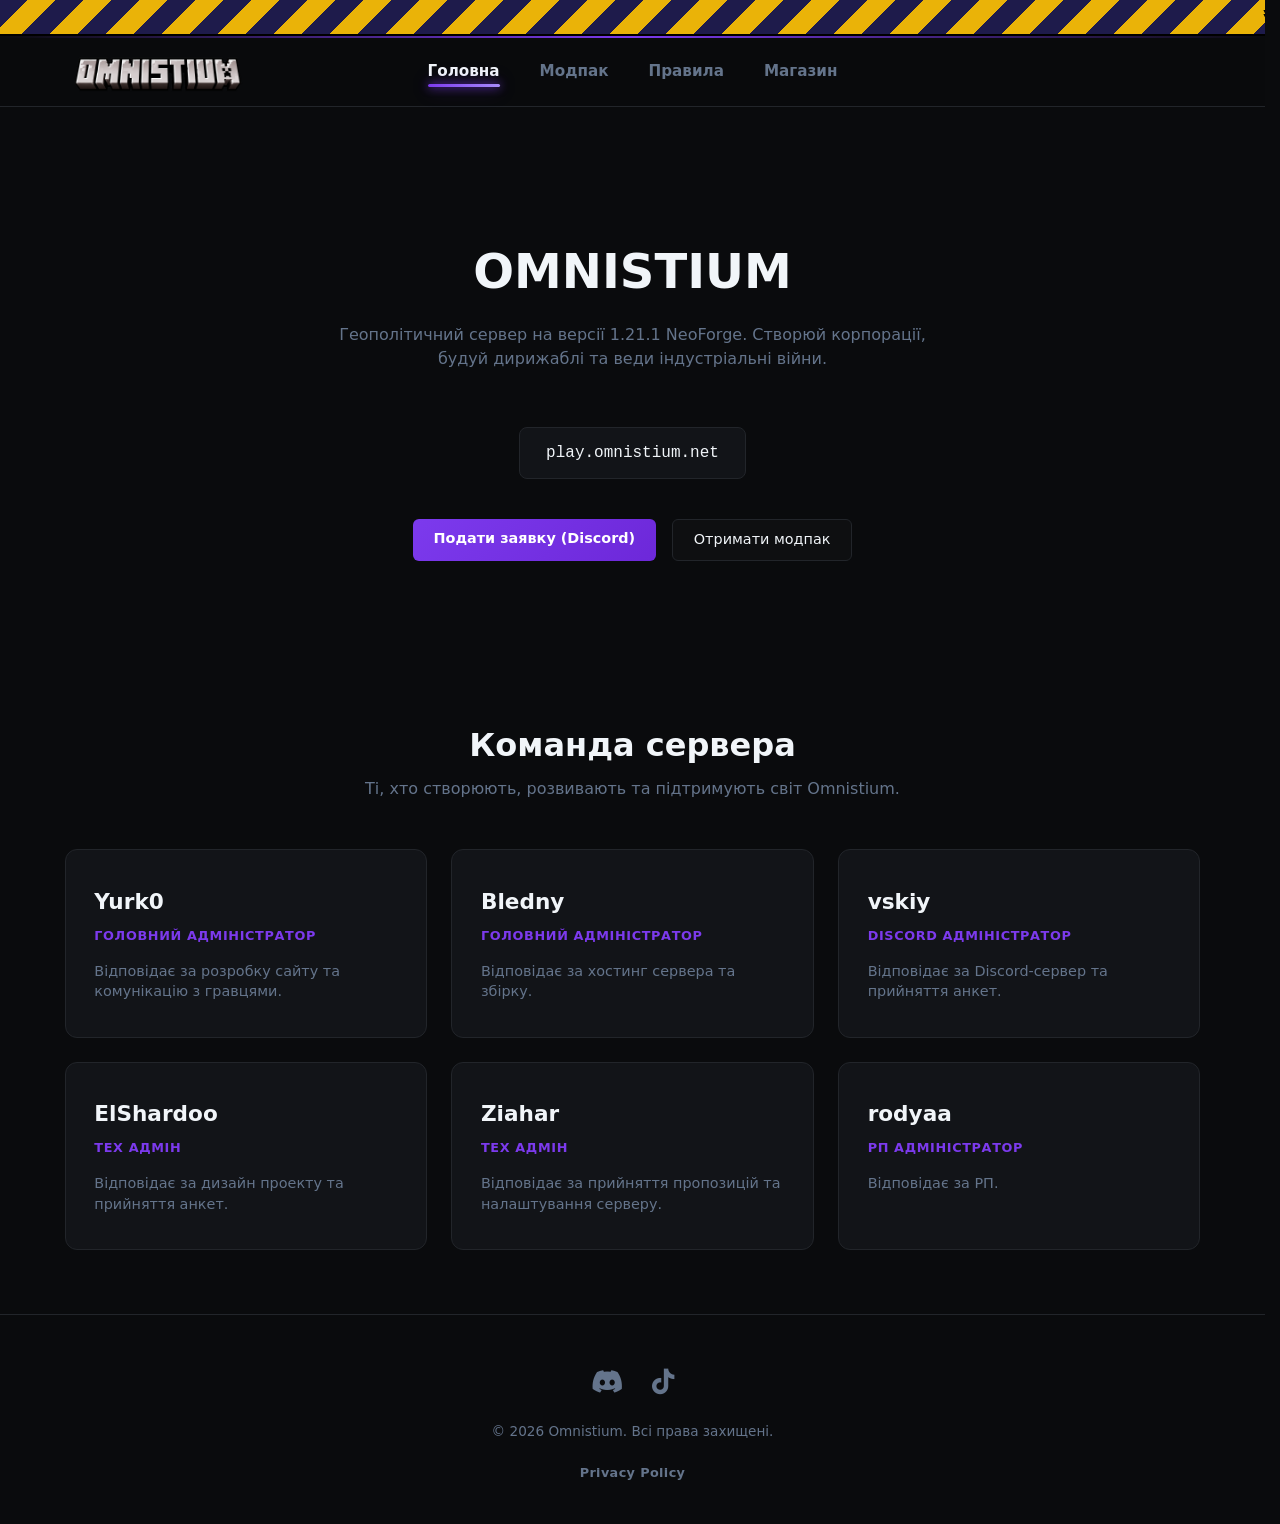
==== index.html @ a7cc4862 "Update index.html" ====
<!DOCTYPE html>
<html lang="uk">
<head>
    <meta charset="UTF-8">
    <meta name="viewport" content="width=device-width, initial-scale=1.0">
    <title>Omnistium — Головна</title>
    <link rel="icon" type="image/png" href="logo_s.png">
    <link rel="stylesheet" href="style.css">
    <link rel="stylesheet" href="https://cdnjs.cloudflare.com/ajax/libs/font-awesome/6.5.1/css/all.min.css">
</head>
<body>
    <div class="dev-banner">
        <div class="dev-banner-text">
            УВАГА: Сайт перебуває в розробці — деякі функції можуть не працювати належним чином! &nbsp;&nbsp;&nbsp;&nbsp;&nbsp;&nbsp;&nbsp;&nbsp; 
            УВАГА: Сайт перебуває в розробці — деякі функції можуть не працювати належним чином! &nbsp;&nbsp;&nbsp;&nbsp;&nbsp;&nbsp;&nbsp;&nbsp; 
            УВАГА: Сайт перебуває в розробці — деякі функції можуть не працювати належним чином! &nbsp;&nbsp;&nbsp;&nbsp;&nbsp;&nbsp;&nbsp;&nbsp;
            УВАГА: Сайт перебуває в розробці — деякі функції можуть не працювати належним чином!
        </div>
    </div>

    <header>
        <nav>
            <div class="logo">
                <a href="index.html">
                    <img src="logo_b.png" alt="Omnistium" class="logo-big">
                    <img src="logo_s.png" alt="Omnistium" class="logo-small">
                </a>
            </div>
            
            <button class="menu-toggle" id="mobile-menu-btn">☰</button>
            
            <ul class="nav-links" id="nav-menu">
                <li><a href="index.html">Головна</a></li>
                <li><a href="modpack.html">Модпак</a></li>
                <li><a href="rules.html">Правила</a></li>
                <li><a href="shop.html">Магазин</a></li>
            </ul>
        </nav>
    </header>

    <main class="container">
        <section style="text-align: center; padding: 4rem 0;">
            <h1 style="font-size: 3rem; margin-bottom: 1rem;">OMNISTIUM</h1>
            <p style="color: var(--text-muted); max-width: 600px; margin: 0 auto 2rem;">Геополітичний сервер на версії 1.21.1 NeoForge. Створюй корпорації, будуй дирижаблі та веди індустріальні війни.</p>
            
            <div class="ip-box" onclick="copyIP()">
                <span id="server-ip">play.omnistium.net</span>
            </div>
            
            <div style="margin-top: 2.5rem; display: flex; gap: 1rem; justify-content: center;">
                <a href="https://discord.gg/4vzDgWzAT" class="btn btn-primary" target="_blank">Подати заявку (Discord)</a>
                <a href="modpack.html" class="btn">Отримати модпак</a>
            </div>
        </section>

        <section style="margin-top: 6rem;">
            <h2 style="text-align: center; font-size: 2rem; margin-bottom: 0.5rem;">Команда сервера</h2>
            <p style="text-align: center; color: var(--text-muted); margin-bottom: 3rem;">Ті, хто створюють, розвивають та підтримують світ Omnistium.</p>
            
            <div class="grid" style="grid-template-columns: repeat(auto-fit, minmax(280px, 1fr)); gap: 1.5rem;">
                <div class="card" style="padding: 2.2rem 1.8rem; display: flex; flex-direction: column; gap: 0.5rem;">
                    <h3 style="font-size: 1.35rem; color: var(--text-main); margin: 0;">Yurk0</h3>
                    <div style="font-size: 0.8rem; text-transform: uppercase; letter-spacing: 0.05em; color: var(--purple-accent); font-weight: 700; margin-bottom: 0.5rem;">Головний адміністратор</div>
                    <p style="color: var(--text-muted); font-size: 0.9rem; margin: 0; line-height: 1.4;">Відповідає за розробку сайту та комунікацію з гравцями.</p>
                </div>

                <div class="card" style="padding: 2.2rem 1.8rem; display: flex; flex-direction: column; gap: 0.5rem;">
                    <h3 style="font-size: 1.35rem; color: var(--text-main); margin: 0;">Bledny</h3>
                    <div style="font-size: 0.8rem; text-transform: uppercase; letter-spacing: 0.05em; color: var(--purple-accent); font-weight: 700; margin-bottom: 0.5rem;">Головний адміністратор</div>
                    <p style="color: var(--text-muted); font-size: 0.9rem; margin: 0; line-height: 1.4;">Відповідає за хостинг сервера та збірку.</p>
                </div>

                <div class="card" style="padding: 2.2rem 1.8rem; display: flex; flex-direction: column; gap: 0.5rem;">
                    <h3 style="font-size: 1.35rem; color: var(--text-main); margin: 0;">vskiy</h3>
                    <div style="font-size: 0.8rem; text-transform: uppercase; letter-spacing: 0.05em; color: var(--purple-accent); font-weight: 700; margin-bottom: 0.5rem;">Discord адміністратор</div>
                    <p style="color: var(--text-muted); font-size: 0.9rem; margin: 0; line-height: 1.4;">Відповідає за Discord-сервер та прийняття анкет.</p>
                </div>

                <div class="card" style="padding: 2.2rem 1.8rem; display: flex; flex-direction: column; gap: 0.5rem;">
                    <h3 style="font-size: 1.35rem; color: var(--text-main); margin: 0;">ElShardoo</h3>
                    <div style="font-size: 0.8rem; text-transform: uppercase; letter-spacing: 0.05em; color: var(--purple-accent); font-weight: 700; margin-bottom: 0.5rem;">Тех Адмін</div>
                    <p style="color: var(--text-muted); font-size: 0.9rem; margin: 0; line-height: 1.4;">Відповідає за дизайн проекту та прийняття анкет.</p>
                </div>

                <div class="card" style="padding: 2.2rem 1.8rem; display: flex; flex-direction: column; gap: 0.5rem;">
                    <h3 style="font-size: 1.35rem; color: var(--text-main); margin: 0;">Ziahar</h3>
                    <div style="font-size: 0.8rem; text-transform: uppercase; letter-spacing: 0.05em; color: var(--purple-accent); font-weight: 700; margin-bottom: 0.5rem;">Тех Адмін</div>
                    <p style="color: var(--text-muted); font-size: 0.9rem; margin: 0; line-height: 1.4;">Відповідає за прийняття пропозицій та налаштування серверу.</p>
                </div>

                <div class="card" style="padding: 2.2rem 1.8rem; display: flex; flex-direction: column; gap: 0.5rem;">
                    <h3 style="font-size: 1.35rem; color: var(--text-main); margin: 0;">rodyaa</h3>
                    <div style="font-size: 0.8rem; text-transform: uppercase; letter-spacing: 0.05em; color: var(--purple-accent); font-weight: 700; margin-bottom: 0.5rem;">РП Адміністратор</div>
                    <p style="color: var(--text-muted); font-size: 0.9rem; margin: 0; line-height: 1.4;">Відповідає за РП.</p>
                </div>
            </div>
        </section>
    </main>

    <footer>
        <div class="footer-socials">
            <a href="https://discord.gg/4vzDgWzAT" target="_blank" title="Наш Discord"><i class="fab fa-discord"></i></a>
            <a href="https://www.tiktok.com/@omnist1um" target="_blank" title="Наш TikTok"><i class="fab fa-tiktok"></i></a>
        </div>
        <p>&copy; <span id="current-year">2026</span> Omnistium. Всі права захищені.</p>
        <div class="footer-links">
            <a href="privacy-policy.html">Privacy Policy</a>
        </div>
    </footer>
    <script src="main.js"></script>
</body>
</html>
---- style.css ----
:root {
    --bg-main: #0a0b0d;        
    --bg-card: #121418;        
    --border-color: #22252a;    
    --text-main: #f1f5f9;       
    --text-muted: #64748b;     
    --accent: #ffffff;         
    --purple-accent: #7c3aed;  
    --purple-glow: rgba(124, 58, 237, 0.15);
}

* {
    margin: 0;
    padding: 0;
    box-sizing: border-box;
}

html {
    transition: filter 0.6s cubic-bezier(0.16, 1, 0.3, 1);
    scrollbar-gutter: stable;
}

html.system-overload {
    filter: invert(1) hue-rotate(180deg) contrast(1.2) !important;
}

body {
    background-color: var(--bg-main);
    color: var(--text-main);
    font-family: system-ui, -apple-system, sans-serif;
    line-height: 1.5;
    display: flex;
    flex-direction: column;
    min-height: 100vh;
    overflow-x: hidden;
}

@keyframes fadeInUp {
    from { opacity: 0; transform: translateY(20px); }
    to { opacity: 1; transform: translateY(0); }
}

.container, .rules-layout {
    animation: fadeInUp 0.6s cubic-bezier(0.16, 1, 0.3, 1) forwards;
}

/* АНІМОВАНА ЖОВТО-ЧОРНА СТРІЧКА РОЗРОБКИ */
.dev-banner {
    background: repeating-linear-gradient(
        -45deg,
        #eab308,
        #eab308 20px,
        #1e1b4b 20px,
        #1e1b4b 40px
    );
    background-size: 56px 56px;
    animation: devStripes 2s linear infinite;
    height: 36px;
    display: flex;
    align-items: center;
    overflow: hidden;
    position: relative;
    border-bottom: 2px solid #000;
    z-index: 101;
}

.dev-banner-text {
    white-space: nowrap;
    font-weight: 800;
    text-transform: uppercase;
    font-size: 0.85rem;
    letter-spacing: 0.05em;
    color: #ffffff;
    text-shadow: 2px 2px 0px #000000, -2px -2px 0px #000000, 2px -2px 0px #000000, -2px 2px 0px #000000;
    animation: devMarquee 25s linear infinite;
    padding-left: 100%;
}

@keyframes devStripes {
    from { background-position: 0 0; }
    to { background-position: 56px 0; }
}

@keyframes devMarquee {
    0% { transform: translate3d(0, 0, 0); }
    100% { transform: translate3d(-100%, 0, 0); }
}

/* Навігація */
header {
    border-bottom: 1px solid var(--border-color);
    background-color: rgba(10, 11, 13, 0.85);
    backdrop-filter: blur(12px); 
    -webkit-backdrop-filter: blur(12px);
    position: sticky;
    top: 0;
    z-index: 100;
}

header::before {
    content: '';
    position: absolute;
    top: 0;
    left: 0;
    width: 100%;
    height: 2px;
    background: linear-gradient(90deg, transparent, var(--purple-accent), transparent);
}

nav {
    max-width: 1200px;
    margin: 0 auto;
    padding: 0 2rem;
    display: flex;
    align-items: center;
    height: 70px;
    position: relative;
}

.logo {
    position: absolute;
    left: 2rem;
    top: 60%;
    transform: translateY(-50%);
    z-index: 10;
    perspective: 1000px;
    display: inline-flex;
    height: 105px;
    width: auto;
}

.logo a {
    display: inline-flex;
    align-items: center;
    height: 100%;
    width: auto;
    background: transparent !important;
    text-decoration: none;
}

.logo img {
    height: 100%;
    width: auto;
    display: block;
    background: transparent !important;
    border: none;
    image-rendering: -webkit-optimize-contrast;
    image-rendering: crisp-edges;
    transition: transform 0.5s cubic-bezier(0.16, 1, 0.3, 1), filter 0.5s cubic-bezier(0.16, 1, 0.3, 1);
    filter: drop-shadow(0 0 0 transparent);
}

.logo:hover img {
    transform: scale(1.02);
    filter: drop-shadow(0 0 18px rgba(124, 58, 237, 0.75));
}

.logo .logo-big { display: block !important; }
.logo .logo-small { display: none !important; }

@keyframes logoCrazySpin {
    from { transform: rotateY(0deg) scale(1.1); }
    to { transform: rotateY(720deg) scale(1.1); }
}

html.system-overload .logo img {
    animation: logoCrazySpin 2s cubic-bezier(0.16, 1, 0.3, 1) infinite alternate;
    filter: drop-shadow(0 0 25px var(--purple-accent)) !important;
}

@keyframes gearFallOnly {
    0% { transform: translateY(-50px); opacity: 0; }
    10% { opacity: 0.9; }
    90% { opacity: 0.9; }
    100% { transform: translateY(105vh); opacity: 0; }
}

@keyframes gearRotate {
    from { transform: rotate(0deg); }
    to { transform: rotate(360deg); }
}

.gear-container {
    position: fixed;
    top: -50px;
    pointer-events: none;
    z-index: 9999;
    animation: gearFallOnly linear forwards;
}

.falling-gear {
    display: block;
    width: 100%;
    height: 100%;
    object-fit: contain;
    animation: gearRotate linear infinite;
    filter: drop-shadow(0 0 6px rgba(124, 58, 237, 0.6));
}

.nav-links {
    display: flex;
    gap: 2.5rem;
    list-style: none;
    position: absolute;
    left: 50%;
    transform: translateX(-50%);
}

.nav-links a {
    color: var(--text-muted);
    text-decoration: none;
    font-size: 0.95rem;
    font-weight: 600;
    padding: 0.4rem 0;
    transition: color 0.3s ease;
}

.nav-links a:hover, .nav-links a.active {
    color: var(--text-main);
}

.nav-indicator {
    position: absolute;
    bottom: -4px;
    height: 3px;
    background: linear-gradient(90deg, var(--purple-accent), #a78bfa);
    border-radius: 4px;
    pointer-events: none;
    box-shadow: 0 0 10px var(--purple-accent), 0 0 20px rgba(124, 58, 237, 0.4);
    transition: left 0.35s cubic-bezier(0.38, 1.4, 0.6, 1), width 0.25s ease-in-out;
}

.menu-toggle {
    display: none;
    background: transparent;
    border: none;
    color: var(--text-main);
    font-size: 1.5rem;
    cursor: pointer;
}

.btn {
    display: inline-block;
    padding: 0.6rem 1.3rem;
    border: 1px solid var(--border-color);
    background: rgba(255, 255, 255, 0.02);
    color: var(--text-main);
    text-decoration: none;
    cursor: pointer;
    border-radius: 6px;
    font-size: 0.9rem;
    font-weight: 500;
    position: relative;
    overflow: hidden;
    z-index: 1;
    transition: all 0.3s cubic-bezier(0.16, 1, 0.3, 1);
}

.btn::before {
    content: '';
    position: absolute;
    top: 0;
    left: 0;
    width: 100%;
    height: 100%;
    background: var(--purple-accent);
    z-index: -1;
    transform: scaleY(0);
    transform-origin: bottom;
    transition: transform 0.3s cubic-bezier(0.16, 1, 0.3, 1);
}

.btn:hover {
    border-color: var(--purple-accent);
    box-shadow: 0 0 15px rgba(124, 58, 237, 0.3);
    color: #fff;
}

.btn:hover::before { transform: scaleY(1); }

@keyframes pulseGlow {
    0% { box-shadow: 0 0 0 0 rgba(124, 58, 237, 0.4); }
    70% { box-shadow: 0 0 0 10px rgba(124, 58, 237, 0); }
    100% { box-shadow: 0 0 0 0 rgba(124, 58, 237, 0); }
}

.btn-primary {
    background: linear-gradient(135deg, var(--purple-accent), #6d28d9);
    border: none;
    color: #ffffff;
    font-weight: 600;
    animation: pulseGlow 2s infinite;
}

.btn-primary::before { display: none; }
.btn-primary:hover {
    background: linear-gradient(135deg, #6d28d9, #5b21b6);
    transform: translateY(-1px);
    box-shadow: 0 4px 20px rgba(124, 58, 237, 0.4);
    color: #ffffff;
}

.container {
    max-width: 1200px;
    margin: 0 auto;
    padding: 4rem 2rem;
    flex: 1;
    width: 100%;
}

.grid {
    display: grid;
    grid-template-columns: repeat(auto-fit, minmax(320px, 1fr));
    gap: 2rem;
    margin-top: 2rem;
}

.card {
    background-color: var(--bg-card);
    border: 1px solid var(--border-color);
    padding: 2.5rem 2rem;
    border-radius: 12px; 
    position: relative;
    overflow: hidden;
    transition: transform 0.4s cubic-bezier(0.16, 1, 0.3, 1), border-color 0.4s ease, box-shadow 0.4s ease;
}

.card:hover {
    transform: translateY(-5px);
    border-color: rgba(124, 58, 237, 0.35);
    box-shadow: 0 10px 30px rgba(124, 58, 237, 0.06);
}

.ip-box {
    display: inline-flex;
    align-items: center;
    gap: 1rem;
    background-color: var(--bg-card);
    border: 1px solid var(--border-color);
    padding: 0.8rem 1.6rem;
    margin-top: 1.5rem;
    cursor: pointer;
    border-radius: 8px;
    font-family: monospace;
    font-size: 1rem;
    transition: all 0.25s cubic-bezier(0.16, 1, 0.3, 1);
}

.ip-box:hover {
    border-color: var(--purple-accent); 
    background-color: rgba(124, 58, 237, 0.02);
    transform: scale(1.02);
}

.ip-box:active { transform: scale(0.98); }

.rules-layout {
    display: flex;
    max-width: 1400px;
    margin: 0 auto;
    flex: 1;
    width: 100%;
}

.rules-sidebar {
    width: 280px;
    border-right: 1px solid var(--border-color);
    padding: 2.5rem 2rem;
    position: sticky;
    top: 107px; /* Спільний відступ з банером */
    height: calc(100vh - 107px);
    overflow-y: auto;
}

.sidebar-category {
    font-size: 0.75rem;
    text-transform: uppercase;
    letter-spacing: 0.1em;
    color: var(--text-main); 
    font-weight: 700;
    margin-bottom: 0.75rem;
    margin-top: 2rem;
}

.sidebar-category:first-child { margin-top: 0; }
.sidebar-links {
    list-style: none;
    display: flex;
    flex-direction: column;
    gap: 0.4rem;
}

.sidebar-links a {
    color: var(--text-muted);
    text-decoration: none;
    font-size: 0.9rem;
    display: block;
    padding: 0.3rem 0.5rem;
    border-radius: 6px;
    border-left: 2px solid transparent;
    transition: all 0.2s ease;
}

.sidebar-links a:hover {
    color: var(--text-main);
    background-color: rgba(255, 255, 255, 0.02);
    padding-left: 0.75rem;
}

.sidebar-links a.active {
    font-weight: 600;
    color: var(--purple-accent); 
    background-color: rgba(124, 58, 237, 0.05);
    border-left-color: var(--purple-accent);
    padding-left: 0.75rem;
}

.rules-content {
    flex: 1;
    padding: 2.5rem 4rem;
    overflow-y: auto;
}

.rules-section { display: none; }
.rules-section.active {
    display: block;
    animation: fadeInUp 0.4s cubic-bezier(0.16, 1, 0.3, 1) forwards; 
}

.rules-meta {
    font-size: 0.85rem;
    color: var(--text-muted);
    margin-bottom: 2.5rem;
    border-bottom: 1px solid var(--border-color);
    padding-bottom: 0.75rem;
}

.rules-content h2 { font-size: 1.8rem; font-weight: 700; margin-bottom: 0.5rem; }
.rules-content h3 {
    margin-top: 2.5rem;
    margin-bottom: 1.2rem;
    color: var(--text-main);
    border-left: 3px solid var(--purple-accent); 
    padding-left: 0.75rem;
    font-size: 1.25rem;
}

.rule-block {
    display: flex;
    gap: 1.2rem;
    background-color: var(--bg-card);
    border: 1px solid var(--border-color);
    padding: 1.2rem;
    margin-bottom: 0.75rem;
    border-radius: 8px;
    border-left: 2px solid var(--border-color);
    transition: all 0.25s cubic-bezier(0.16, 1, 0.3, 1);
}

.rule-block:hover {
    border-left-color: var(--purple-accent); 
    background-color: rgba(124, 58, 237, 0.01);
    transform: translateX(4px); 
}

.rule-number { font-weight: 700; color: var(--purple-accent); min-width: 45px; }

.policy-content {
    max-width: 800px;
    margin: 0 auto;
}

.policy-content h1 { font-size: 2.2rem; font-weight: 800; margin-bottom: 0.5rem; }
.policy-content h2 { font-size: 1.3rem; font-weight: 700; margin-top: 2rem; margin-bottom: 0.8rem; color: var(--text-main); }
.policy-content p { color: var(--text-muted); font-size: 0.95rem; margin-bottom: 1rem; line-height: 1.6; }

footer {
    border-top: 1px solid var(--border-color);
    padding: 3rem 2rem 2.5rem 2rem;
    text-align: center;
    background-color: var(--bg-main);
    display: flex;
    flex-direction: column;
    align-items: center;
    gap: 1.2rem;
}

.footer-socials {
    display: flex;
    gap: 1.8rem;
}

.footer-socials a {
    color: var(--text-muted);
    font-size: 1.6rem;
    transition: color 0.3s cubic-bezier(0.16, 1, 0.3, 1), transform 0.3s cubic-bezier(0.16, 1, 0.3, 1);
}

.footer-socials a:hover {
    color: var(--purple-accent);
    transform: translateY(-3px);
}

footer p {
    color: var(--text-muted);
    font-size: 0.85rem;
    font-weight: 500;
}

.footer-links a {
    color: var(--text-muted);
    text-decoration: none;
    font-size: 0.8rem;
    font-weight: 600;
    letter-spacing: 0.03em;
    transition: color 0.3s ease;
}

.footer-links a:hover {
    color: var(--text-main);
}

@media (max-width: 768px) {
    nav { display: flex; height: auto; padding: 0.75rem 1.5rem; justify-content: space-between; }
    .logo { position: static; transform: none; height: 50px; width: auto; }
    .logo:hover a { transform: none !important; }
    .menu-toggle { display: block; }
    .logo .logo-big { display: none !important; }
    .logo .logo-small { display: block !important; height: 40px; }

    .nav-links {
        display: none;
        flex-direction: column;
        position: absolute;
        top: 100%;
        left: 0;
        width: 100%;
        background-color: var(--bg-main);
        border-bottom: 1px solid var(--border-color);
        padding: 1.5rem;
        gap: 1.2rem;
        left: 0;
        transform: none;
    }

    .nav-links.open { display: flex; }
    .nav-links a { width: 100%; text-align: center; padding: 0.6rem; }
    .nav-indicator { display: none !important; }
    .container { padding: 3rem 1.5rem; }
    h1 { font-size: 2.5rem !important; }
    .grid { grid-template-columns: 1fr; gap: 1.2rem; }
    .card:hover { transform: translateY(-2px); }
    .rules-layout { flex-direction: column; }

    .rules-sidebar {
        width: 100%; height: auto; position: relative; top: 0;
        border-right: none; border-bottom: 1px solid var(--border-color);
        padding: 1rem 1.5rem; display: flex; overflow-x: auto;
        white-space: nowrap; gap: 1.5rem; scrollbar-width: none;
    }
    .rules-sidebar::-webkit-scrollbar { display: none; }
    .sidebar-category { margin: 0; display: flex; align-items: center; font-size: 0.75rem; }
    .sidebar-links { flex-direction: row; gap: 1rem; }
    .sidebar-links a { padding: 0.5rem 0.75rem; background: transparent !important; box-shadow: none !important; }
    .sidebar-links a.active { color: var(--purple-accent); }
    .rules-content { padding: 2rem 1.5rem; }
    .rule-block { flex-direction: column; gap: 0.4rem; }
    .rule-block:hover { transform: none; }
}
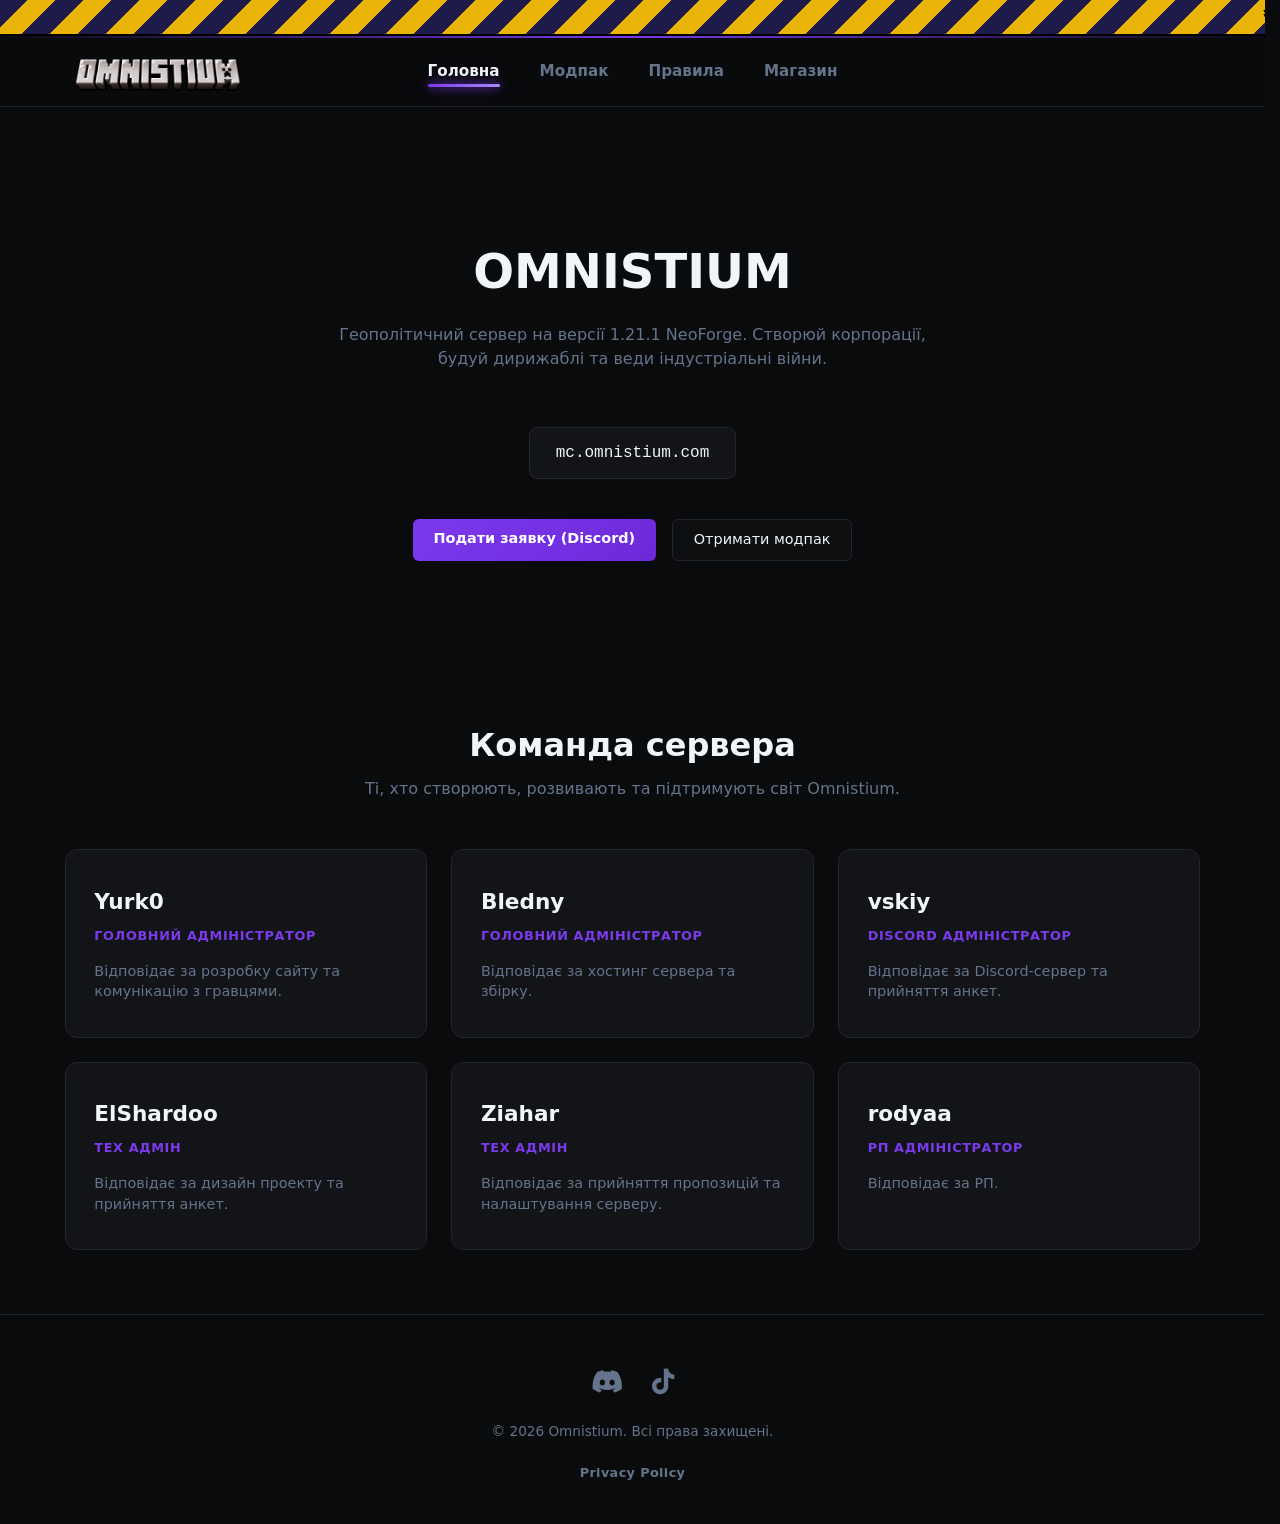
==== commit 2c4f4587: "Update index.html" ====
--- a/index.html
+++ b/index.html
@@ -44,7 +44,7 @@
             <p style="color: var(--text-muted); max-width: 600px; margin: 0 auto 2rem;">Геополітичний сервер на версії 1.21.1 NeoForge. Створюй корпорації, будуй дирижаблі та веди індустріальні війни.</p>
             
             <div class="ip-box" onclick="copyIP()">
-                <span id="server-ip">play.omnistium.net</span>
+                <span id="server-ip">mc.omnistium.com</span>
             </div>
             
             <div style="margin-top: 2.5rem; display: flex; gap: 1rem; justify-content: center;">
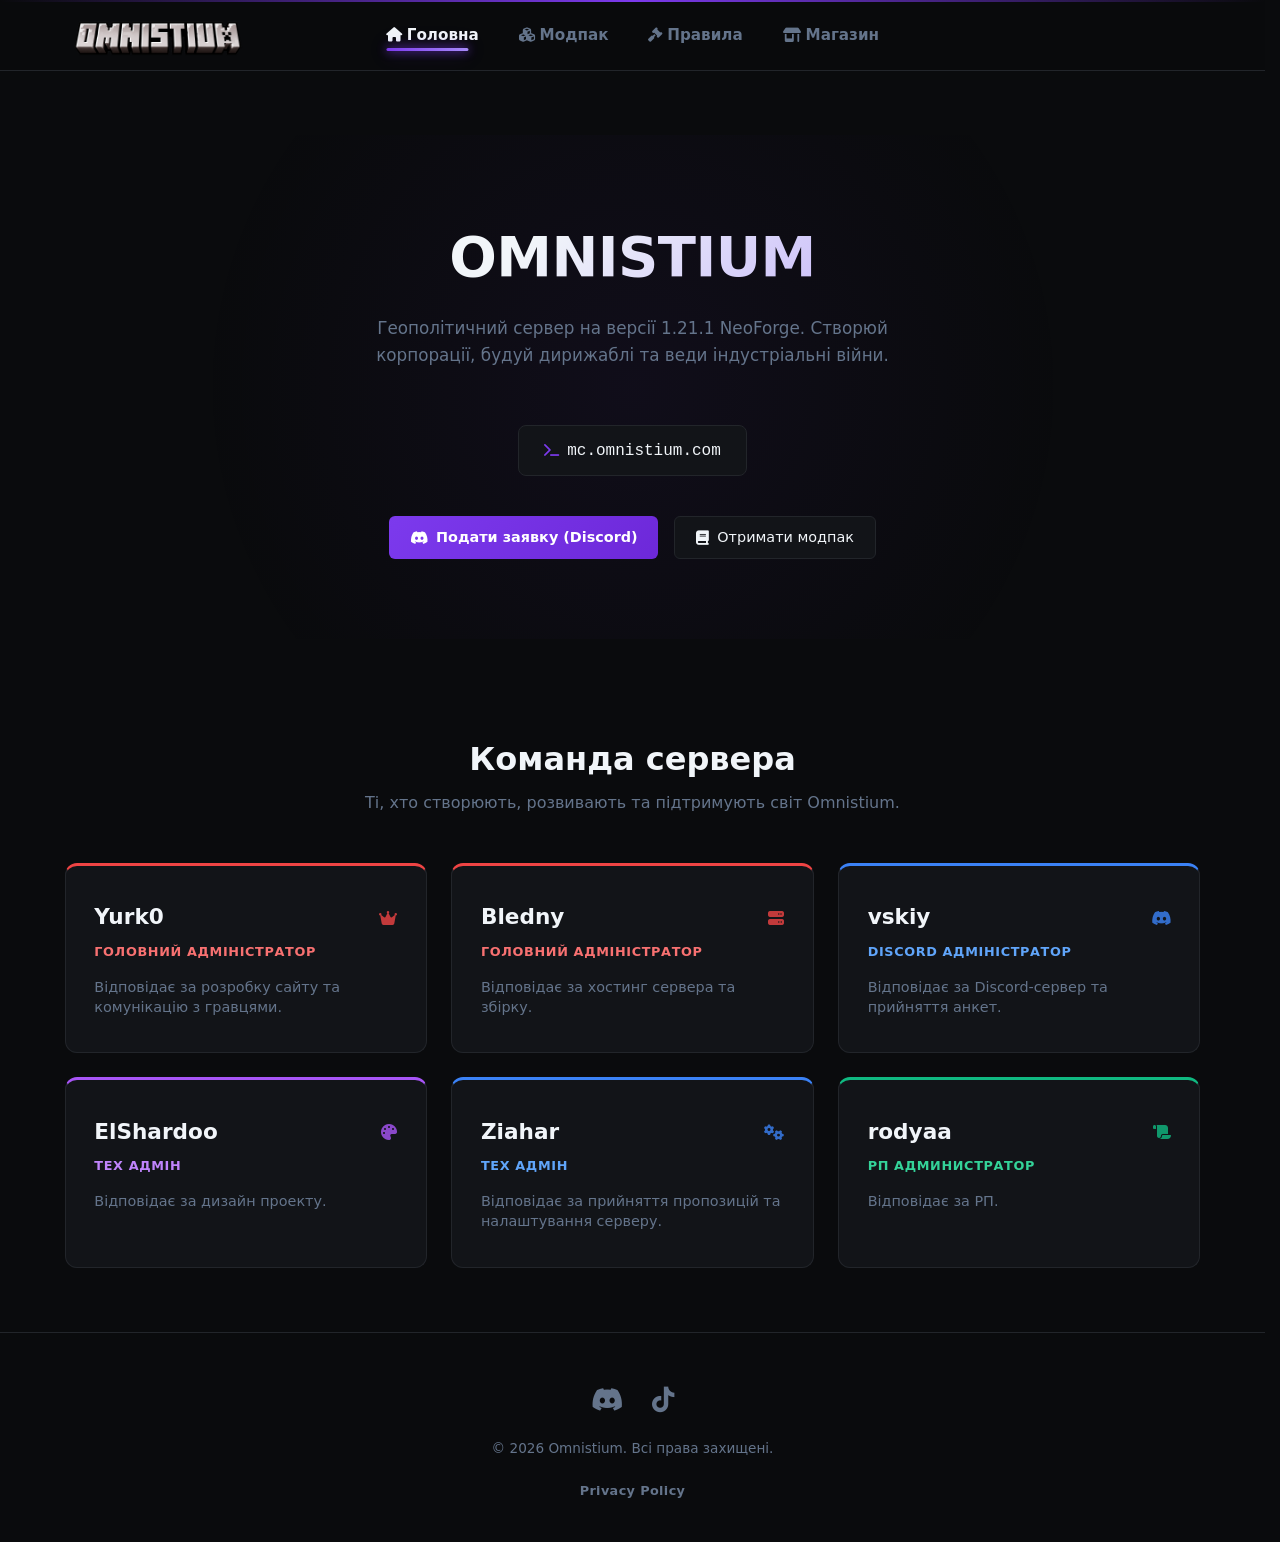
==== commit f6a02ef3: "Release" ====
--- a/index.html
+++ b/index.html
@@ -9,15 +9,6 @@
     <link rel="stylesheet" href="https://cdnjs.cloudflare.com/ajax/libs/font-awesome/6.5.1/css/all.min.css">
 </head>
 <body>
-    <div class="dev-banner">
-        <div class="dev-banner-text">
-            УВАГА: Сайт перебуває в розробці — деякі функції можуть не працювати належним чином! &nbsp;&nbsp;&nbsp;&nbsp;&nbsp;&nbsp;&nbsp;&nbsp; 
-            УВАГА: Сайт перебуває в розробці — деякі функції можуть не працювати належним чином! &nbsp;&nbsp;&nbsp;&nbsp;&nbsp;&nbsp;&nbsp;&nbsp; 
-            УВАГА: Сайт перебуває в розробці — деякі функції можуть не працювати належним чином! &nbsp;&nbsp;&nbsp;&nbsp;&nbsp;&nbsp;&nbsp;&nbsp;
-            УВАГА: Сайт перебуває в розробці — деякі функції можуть не працювати належним чином!
-        </div>
-    </div>
-
     <header>
         <nav>
             <div class="logo">
@@ -30,67 +21,85 @@
             <button class="menu-toggle" id="mobile-menu-btn">☰</button>
             
             <ul class="nav-links" id="nav-menu">
-                <li><a href="index.html">Головна</a></li>
-                <li><a href="modpack.html">Модпак</a></li>
-                <li><a href="rules.html">Правила</a></li>
-                <li><a href="shop.html">Магазин</a></li>
+                <li><a href="index.html" class="active"><i class="fas fa-home" style="font-size: 0.9rem; margin-right: 0.3rem;"></i>Головна</a></li>
+                <li><a href="modpack.html"><i class="fas fa-cubes" style="font-size: 0.9rem; margin-right: 0.3rem;"></i>Модпак</a></li>
+                <li><a href="rules.html"><i class="fas fa-gavel" style="font-size: 0.9rem; margin-right: 0.3rem;"></i>Правила</a></li>
+                <li><a href="shop.html"><i class="fas fa-shop" style="font-size: 0.9rem; margin-right: 0.3rem;"></i>Магазин</a></li>
             </ul>
         </nav>
     </header>
 
     <main class="container">
-        <section style="text-align: center; padding: 4rem 0;">
-            <h1 style="font-size: 3rem; margin-bottom: 1rem;">OMNISTIUM</h1>
-            <p style="color: var(--text-muted); max-width: 600px; margin: 0 auto 2rem;">Геополітичний сервер на версії 1.21.1 NeoForge. Створюй корпорації, будуй дирижаблі та веди індустріальні війни.</p>
+        <section style="text-align: center; padding: 5rem 2rem; background: radial-gradient(circle at center, rgba(124, 58, 237, 0.06) 0%, transparent 70%); border-radius: 20px; margin-bottom: 2rem;">
+            <h1 style="font-size: 3.5rem; margin-bottom: 1rem; font-weight: 800; background: linear-gradient(135deg, var(--text-main) 40%, #a78bfa 100%); -webkit-background-clip: text; -webkit-text-fill-color: transparent; letter-spacing: -0.01em;">OMNISTIUM</h1>
+            <p style="color: var(--text-muted); max-width: 600px; margin: 0 auto 2rem; font-size: 1.05rem; line-height: 1.6;">Геополітичний сервер на версії 1.21.1 NeoForge. Створюй корпорації, будуй дирижаблі та веди індустріальні війни.</p>
             
             <div class="ip-box" onclick="copyIP()">
-                <span id="server-ip">mc.omnistium.com</span>
+                <span id="server-ip"><i class="fas fa-terminal" style="color: var(--purple-accent); margin-right: 0.5rem; font-size: 0.85rem;"></i>mc.omnistium.com</span>
             </div>
             
             <div style="margin-top: 2.5rem; display: flex; gap: 1rem; justify-content: center;">
-                <a href="https://discord.gg/4vzDgWzAT" class="btn btn-primary" target="_blank">Подати заявку (Discord)</a>
-                <a href="modpack.html" class="btn">Отримати модпак</a>
+                <a href="https://discord.gg/4vzDgWzAT" class="btn btn-primary" target="_blank" style="display: inline-flex; align-items: center; gap: 0.5rem;"><i class="fab fa-discord"></i>Подати заявку (Discord)</a>
+                <a href="modpack.html" class="btn" style="display: inline-flex; align-items: center; gap: 0.5rem; background: var(--bg-card);"><i class="fas fa-book"></i>Отримати модпак</a>
             </div>
         </section>
 
         <section style="margin-top: 6rem;">
-            <h2 style="text-align: center; font-size: 2rem; margin-bottom: 0.5rem;">Команда сервера</h2>
+            <h2 style="text-align: center; font-size: 2rem; margin-bottom: 0.5rem; font-weight: 700;">Команда сервера</h2>
             <p style="text-align: center; color: var(--text-muted); margin-bottom: 3rem;">Ті, хто створюють, розвивають та підтримують світ Omnistium.</p>
             
             <div class="grid" style="grid-template-columns: repeat(auto-fit, minmax(280px, 1fr)); gap: 1.5rem;">
-                <div class="card" style="padding: 2.2rem 1.8rem; display: flex; flex-direction: column; gap: 0.5rem;">
-                    <h3 style="font-size: 1.35rem; color: var(--text-main); margin: 0;">Yurk0</h3>
-                    <div style="font-size: 0.8rem; text-transform: uppercase; letter-spacing: 0.05em; color: var(--purple-accent); font-weight: 700; margin-bottom: 0.5rem;">Головний адміністратор</div>
+                <div class="card" style="padding: 2.2rem 1.8rem; display: flex; flex-direction: column; gap: 0.5rem; border-top: 3px solid #ef4444; border-radius: 12px;">
+                    <div style="display: flex; justify-content: space-between; align-items: center;">
+                        <h3 style="font-size: 1.35rem; color: var(--text-main); margin: 0; font-weight: 700;">Yurk0</h3>
+                        <i class="fas fa-crown" style="color: #ef4444; opacity: 0.8;"></i>
+                    </div>
+                    <div style="font-size: 0.8rem; text-transform: uppercase; letter-spacing: 0.05em; color: #f87171; font-weight: 700; margin-bottom: 0.5rem;">Головний адміністратор</div>
                     <p style="color: var(--text-muted); font-size: 0.9rem; margin: 0; line-height: 1.4;">Відповідає за розробку сайту та комунікацію з гравцями.</p>
                 </div>
 
-                <div class="card" style="padding: 2.2rem 1.8rem; display: flex; flex-direction: column; gap: 0.5rem;">
-                    <h3 style="font-size: 1.35rem; color: var(--text-main); margin: 0;">Bledny</h3>
-                    <div style="font-size: 0.8rem; text-transform: uppercase; letter-spacing: 0.05em; color: var(--purple-accent); font-weight: 700; margin-bottom: 0.5rem;">Головний адміністратор</div>
+                <div class="card" style="padding: 2.2rem 1.8rem; display: flex; flex-direction: column; gap: 0.5rem; border-top: 3px solid #ef4444; border-radius: 12px;">
+                    <div style="display: flex; justify-content: space-between; align-items: center;">
+                        <h3 style="font-size: 1.35rem; color: var(--text-main); margin: 0; font-weight: 700;">Bledny</h3>
+                        <i class="fas fa-server" style="color: #ef4444; opacity: 0.8;"></i>
+                    </div>
+                    <div style="font-size: 0.8rem; text-transform: uppercase; letter-spacing: 0.05em; color: #f87171; font-weight: 700; margin-bottom: 0.5rem;">Головний адміністратор</div>
                     <p style="color: var(--text-muted); font-size: 0.9rem; margin: 0; line-height: 1.4;">Відповідає за хостинг сервера та збірку.</p>
                 </div>
 
-                <div class="card" style="padding: 2.2rem 1.8rem; display: flex; flex-direction: column; gap: 0.5rem;">
-                    <h3 style="font-size: 1.35rem; color: var(--text-main); margin: 0;">vskiy</h3>
-                    <div style="font-size: 0.8rem; text-transform: uppercase; letter-spacing: 0.05em; color: var(--purple-accent); font-weight: 700; margin-bottom: 0.5rem;">Discord адміністратор</div>
+                <div class="card" style="padding: 2.2rem 1.8rem; display: flex; flex-direction: column; gap: 0.5rem; border-top: 3px solid #3b82f6; border-radius: 12px;">
+                    <div style="display: flex; justify-content: space-between; align-items: center;">
+                        <h3 style="font-size: 1.35rem; color: var(--text-main); margin: 0; font-weight: 700;">vskiy</h3>
+                        <i class="fab fa-discord" style="color: #3b82f6; opacity: 0.8;"></i>
+                    </div>
+                    <div style="font-size: 0.8rem; text-transform: uppercase; letter-spacing: 0.05em; color: #60a5fa; font-weight: 700; margin-bottom: 0.5rem;">Discord адміністратор</div>
                     <p style="color: var(--text-muted); font-size: 0.9rem; margin: 0; line-height: 1.4;">Відповідає за Discord-сервер та прийняття анкет.</p>
                 </div>
 
-                <div class="card" style="padding: 2.2rem 1.8rem; display: flex; flex-direction: column; gap: 0.5rem;">
-                    <h3 style="font-size: 1.35rem; color: var(--text-main); margin: 0;">ElShardoo</h3>
-                    <div style="font-size: 0.8rem; text-transform: uppercase; letter-spacing: 0.05em; color: var(--purple-accent); font-weight: 700; margin-bottom: 0.5rem;">Тех Адмін</div>
-                    <p style="color: var(--text-muted); font-size: 0.9rem; margin: 0; line-height: 1.4;">Відповідає за дизайн проекту та прийняття анкет.</p>
+                <div class="card" style="padding: 2.2rem 1.8rem; display: flex; flex-direction: column; gap: 0.5rem; border-top: 3px solid #a855f7; border-radius: 12px;">
+                    <div style="display: flex; justify-content: space-between; align-items: center;">
+                        <h3 style="font-size: 1.35rem; color: var(--text-main); margin: 0; font-weight: 700;">ElShardoo</h3>
+                        <i class="fas fa-palette" style="color: #a855f7; opacity: 0.8;"></i>
+                    </div>
+                    <div style="font-size: 0.8rem; text-transform: uppercase; letter-spacing: 0.05em; color: #c084fc; font-weight: 700; margin-bottom: 0.5rem;">Тех Адмін</div>
+                    <p style="color: var(--text-muted); font-size: 0.9rem; margin: 0; line-height: 1.4;">Відповідає за дизайн проекту.</p>
                 </div>
 
-                <div class="card" style="padding: 2.2rem 1.8rem; display: flex; flex-direction: column; gap: 0.5rem;">
-                    <h3 style="font-size: 1.35rem; color: var(--text-main); margin: 0;">Ziahar</h3>
-                    <div style="font-size: 0.8rem; text-transform: uppercase; letter-spacing: 0.05em; color: var(--purple-accent); font-weight: 700; margin-bottom: 0.5rem;">Тех Адмін</div>
+                <div class="card" style="padding: 2.2rem 1.8rem; display: flex; flex-direction: column; gap: 0.5rem; border-top: 3px solid #3b82f6; border-radius: 12px;">
+                    <div style="display: flex; justify-content: space-between; align-items: center;">
+                        <h3 style="font-size: 1.35rem; color: var(--text-main); margin: 0; font-weight: 700;">Ziahar</h3>
+                        <i class="fas fa-gears" style="color: #3b82f6; opacity: 0.8;"></i>
+                    </div>
+                    <div style="font-size: 0.8rem; text-transform: uppercase; letter-spacing: 0.05em; color: #60a5fa; font-weight: 700; margin-bottom: 0.5rem;">Тех Адмін</div>
                     <p style="color: var(--text-muted); font-size: 0.9rem; margin: 0; line-height: 1.4;">Відповідає за прийняття пропозицій та налаштування серверу.</p>
                 </div>
 
-                <div class="card" style="padding: 2.2rem 1.8rem; display: flex; flex-direction: column; gap: 0.5rem;">
-                    <h3 style="font-size: 1.35rem; color: var(--text-main); margin: 0;">rodyaa</h3>
-                    <div style="font-size: 0.8rem; text-transform: uppercase; letter-spacing: 0.05em; color: var(--purple-accent); font-weight: 700; margin-bottom: 0.5rem;">РП Адміністратор</div>
+                <div class="card" style="padding: 2.2rem 1.8rem; display: flex; flex-direction: column; gap: 0.5rem; border-top: 3px solid #10b981; border-radius: 12px;">
+                    <div style="display: flex; justify-content: space-between; align-items: center;">
+                        <h3 style="font-size: 1.35rem; color: var(--text-main); margin: 0; font-weight: 700;">rodyaa</h3>
+                        <i class="fas fa-scroll" style="color: #10b981; opacity: 0.8;"></i>
+                    </div>
+                    <div style="font-size: 0.8rem; text-transform: uppercase; letter-spacing: 0.05em; color: #34d399; font-weight: 700; margin-bottom: 0.5rem;">РП Администратор</div>
                     <p style="color: var(--text-muted); font-size: 0.9rem; margin: 0; line-height: 1.4;">Відповідає за РП.</p>
                 </div>
             </div>
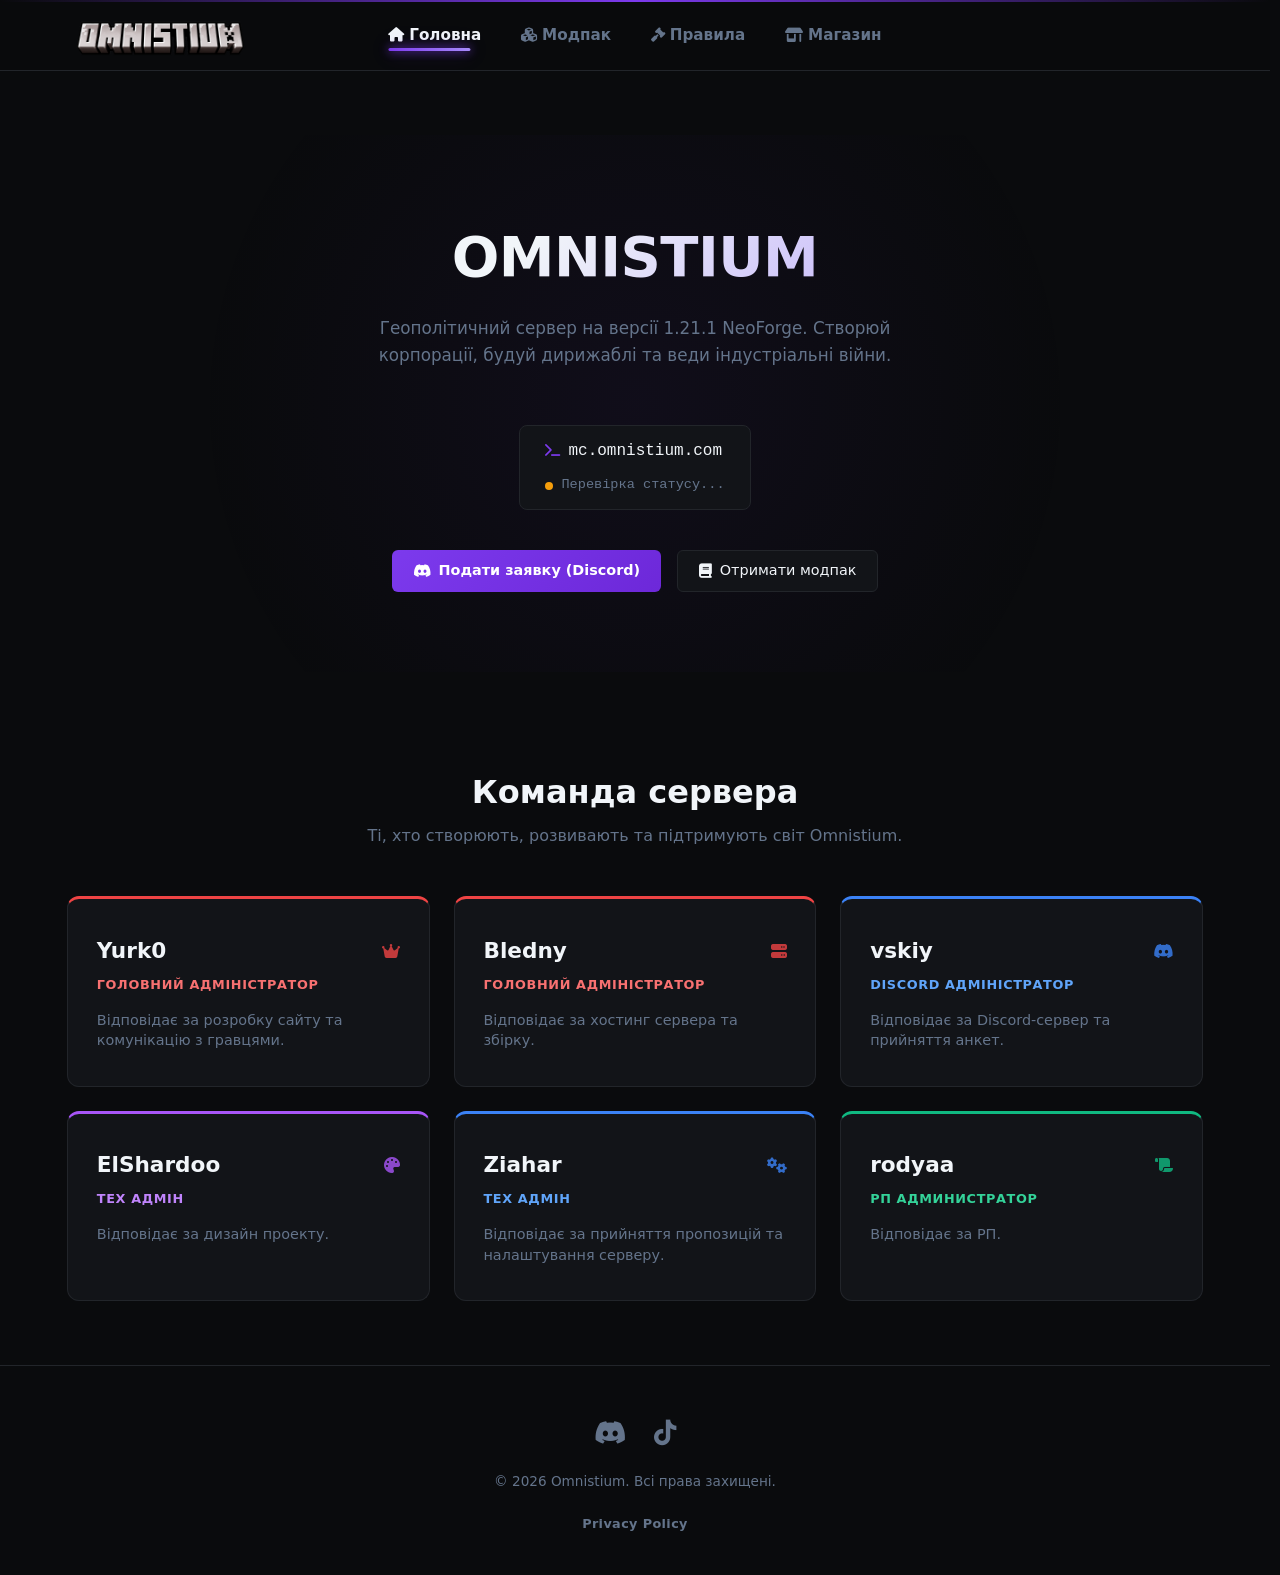
==== commit 14ca9a54: "Server online status" ====
--- a/index.html
+++ b/index.html
@@ -34,8 +34,15 @@
             <h1 style="font-size: 3.5rem; margin-bottom: 1rem; font-weight: 800; background: linear-gradient(135deg, var(--text-main) 40%, #a78bfa 100%); -webkit-background-clip: text; -webkit-text-fill-color: transparent; letter-spacing: -0.01em;">OMNISTIUM</h1>
             <p style="color: var(--text-muted); max-width: 600px; margin: 0 auto 2rem; font-size: 1.05rem; line-height: 1.6;">Геополітичний сервер на версії 1.21.1 NeoForge. Створюй корпорації, будуй дирижаблі та веди індустріальні війни.</p>
             
-            <div class="ip-box" onclick="copyIP()">
-                <span id="server-ip"><i class="fas fa-terminal" style="color: var(--purple-accent); margin-right: 0.5rem; font-size: 0.85rem;"></i>mc.omnistium.com</span>
+            <div class="ip-box" onclick="copyIP()" style="flex-direction: column; align-items: flex-start; gap: 0.8rem;">
+                <div style="display: flex; align-items: center; gap: 0.5rem; width: 100%;">
+                    <i class="fas fa-terminal" style="color: var(--purple-accent); font-size: 0.85rem;"></i>
+                    <span id="server-ip">mc.omnistium.com</span>
+                </div>
+                <div style="display: flex; align-items: center; gap: 0.5rem; font-size: 0.85rem;">
+                    <span id="server-status-dot" style="width: 8px; height: 8px; border-radius: 50%; background: #f59e0b; display: inline-block;"></span>
+                    <span id="server-status-text" style="color: var(--text-muted);">Перевірка статусу...</span>
+                </div>
             </div>
             
             <div style="margin-top: 2.5rem; display: flex; gap: 1rem; justify-content: center;">
--- a/style.css
+++ b/style.css
@@ -18,6 +18,26 @@
 html {
     transition: filter 0.6s cubic-bezier(0.16, 1, 0.3, 1);
     scrollbar-gutter: stable;
+    scrollbar-color: #2a2d35 var(--bg-main);
+    scrollbar-width: thin;
+}
+
+/* Стилізована смуга прокрутки (Chromium) */
+::-webkit-scrollbar {
+    width: 8px;
+}
+
+::-webkit-scrollbar-track {
+    background: var(--bg-main);
+}
+
+::-webkit-scrollbar-thumb {
+    background: #2a2d35;
+    border-radius: 4px;
+}
+
+::-webkit-scrollbar-thumb:hover {
+    background: var(--purple-accent);
 }
 
 html.system-overload {
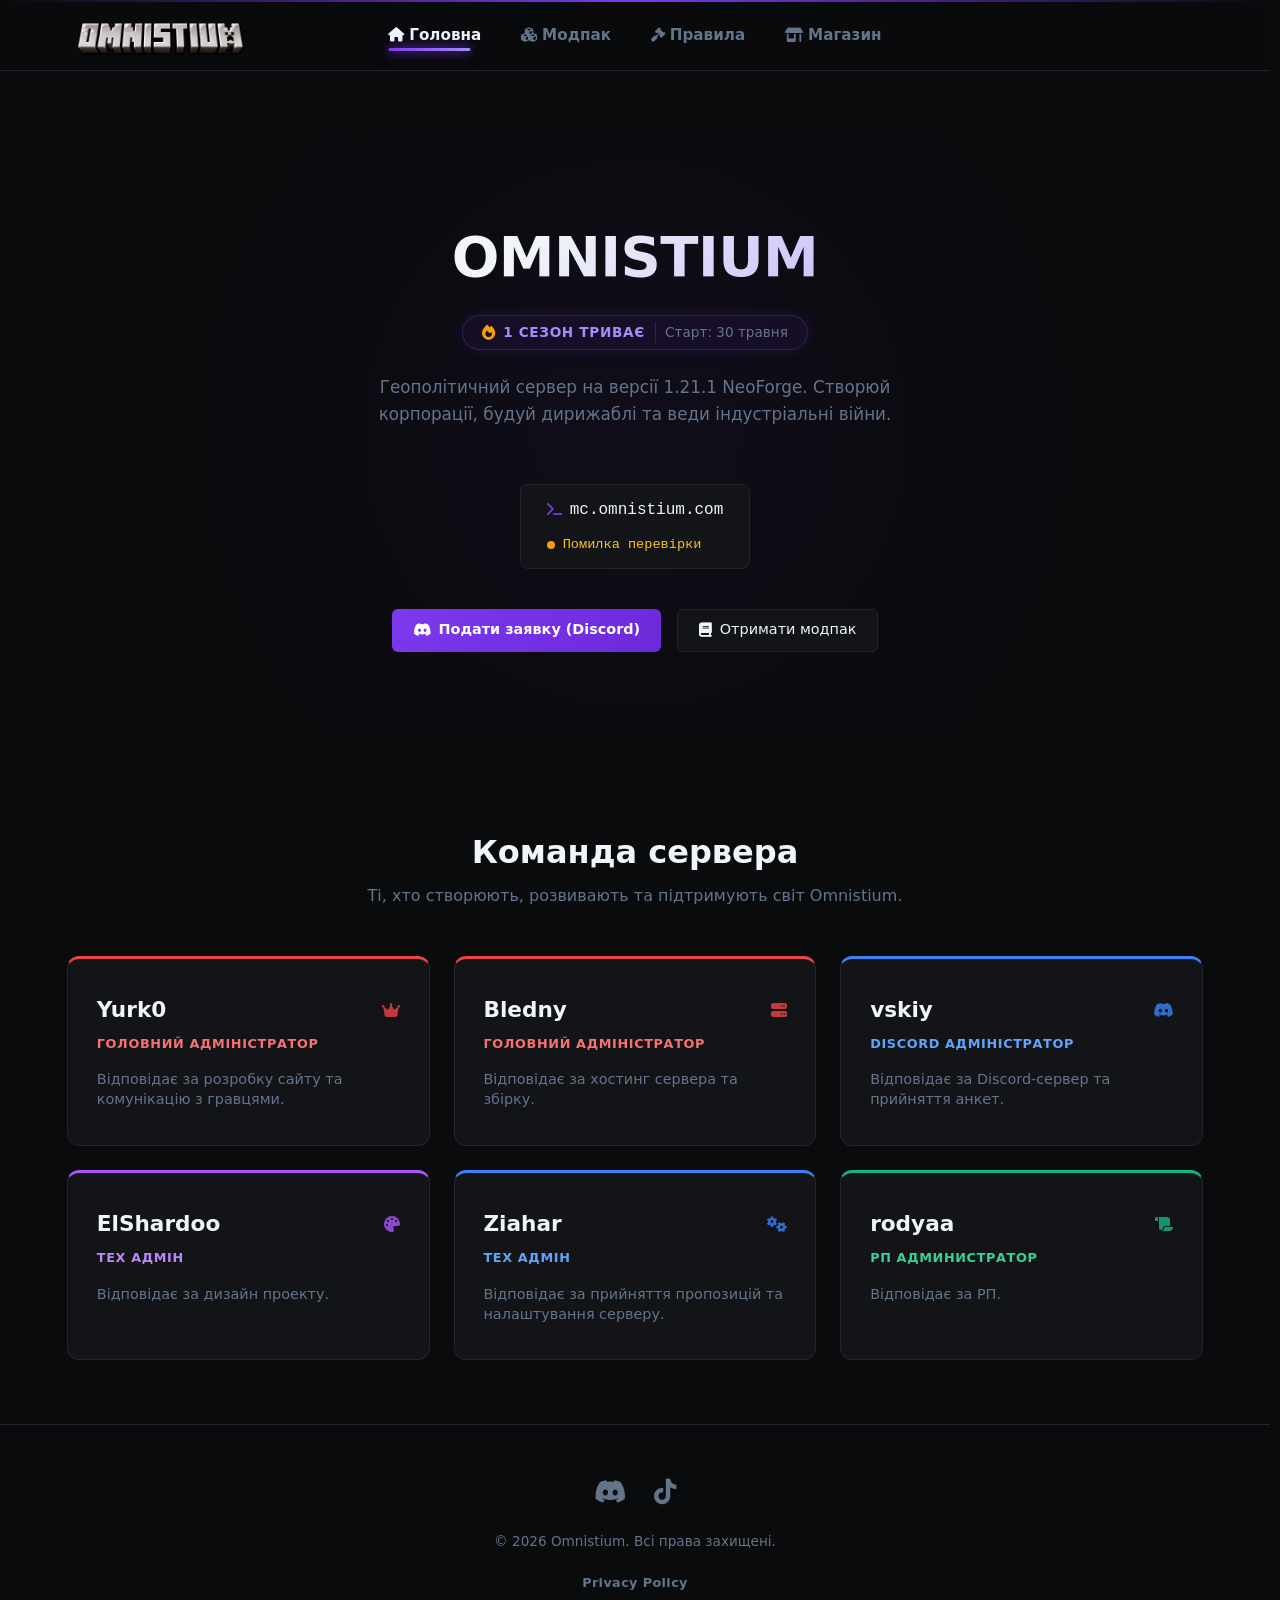
==== commit 483e9bd0: "First season online" ====
--- a/index.html
+++ b/index.html
@@ -32,6 +32,14 @@
     <main class="container">
         <section style="text-align: center; padding: 5rem 2rem; background: radial-gradient(circle at center, rgba(124, 58, 237, 0.06) 0%, transparent 70%); border-radius: 20px; margin-bottom: 2rem;">
             <h1 style="font-size: 3.5rem; margin-bottom: 1rem; font-weight: 800; background: linear-gradient(135deg, var(--text-main) 40%, #a78bfa 100%); -webkit-background-clip: text; -webkit-text-fill-color: transparent; letter-spacing: -0.01em;">OMNISTIUM</h1>
+            
+            <!-- ІНФОРМАЦІЯ ПРО СЕЗОН -->
+            <div style="display: inline-flex; align-items: center; justify-content: center; background: rgba(124, 58, 237, 0.08); border: 1px solid rgba(124, 58, 237, 0.3); padding: 0.4rem 1.2rem; border-radius: 50px; margin-bottom: 1.5rem; box-shadow: 0 0 15px rgba(124, 58, 237, 0.15);">
+                <i class="fas fa-fire" style="color: #f59e0b; margin-right: 0.5rem; font-size: 0.95rem;"></i>
+                <span style="font-size: 0.85rem; font-weight: 700; color: #a78bfa; text-transform: uppercase; letter-spacing: 0.05em;">1 Сезон триває</span>
+                <span style="font-size: 0.85rem; font-weight: 500; color: var(--text-muted); margin-left: 0.6rem; border-left: 1px solid rgba(124, 58, 237, 0.3); padding-left: 0.6rem;">Старт: 30 травня</span>
+            </div>
+
             <p style="color: var(--text-muted); max-width: 600px; margin: 0 auto 2rem; font-size: 1.05rem; line-height: 1.6;">Геополітичний сервер на версії 1.21.1 NeoForge. Створюй корпорації, будуй дирижаблі та веди індустріальні війни.</p>
             
             <div class="ip-box" onclick="copyIP()" style="flex-direction: column; align-items: flex-start; gap: 0.8rem;">
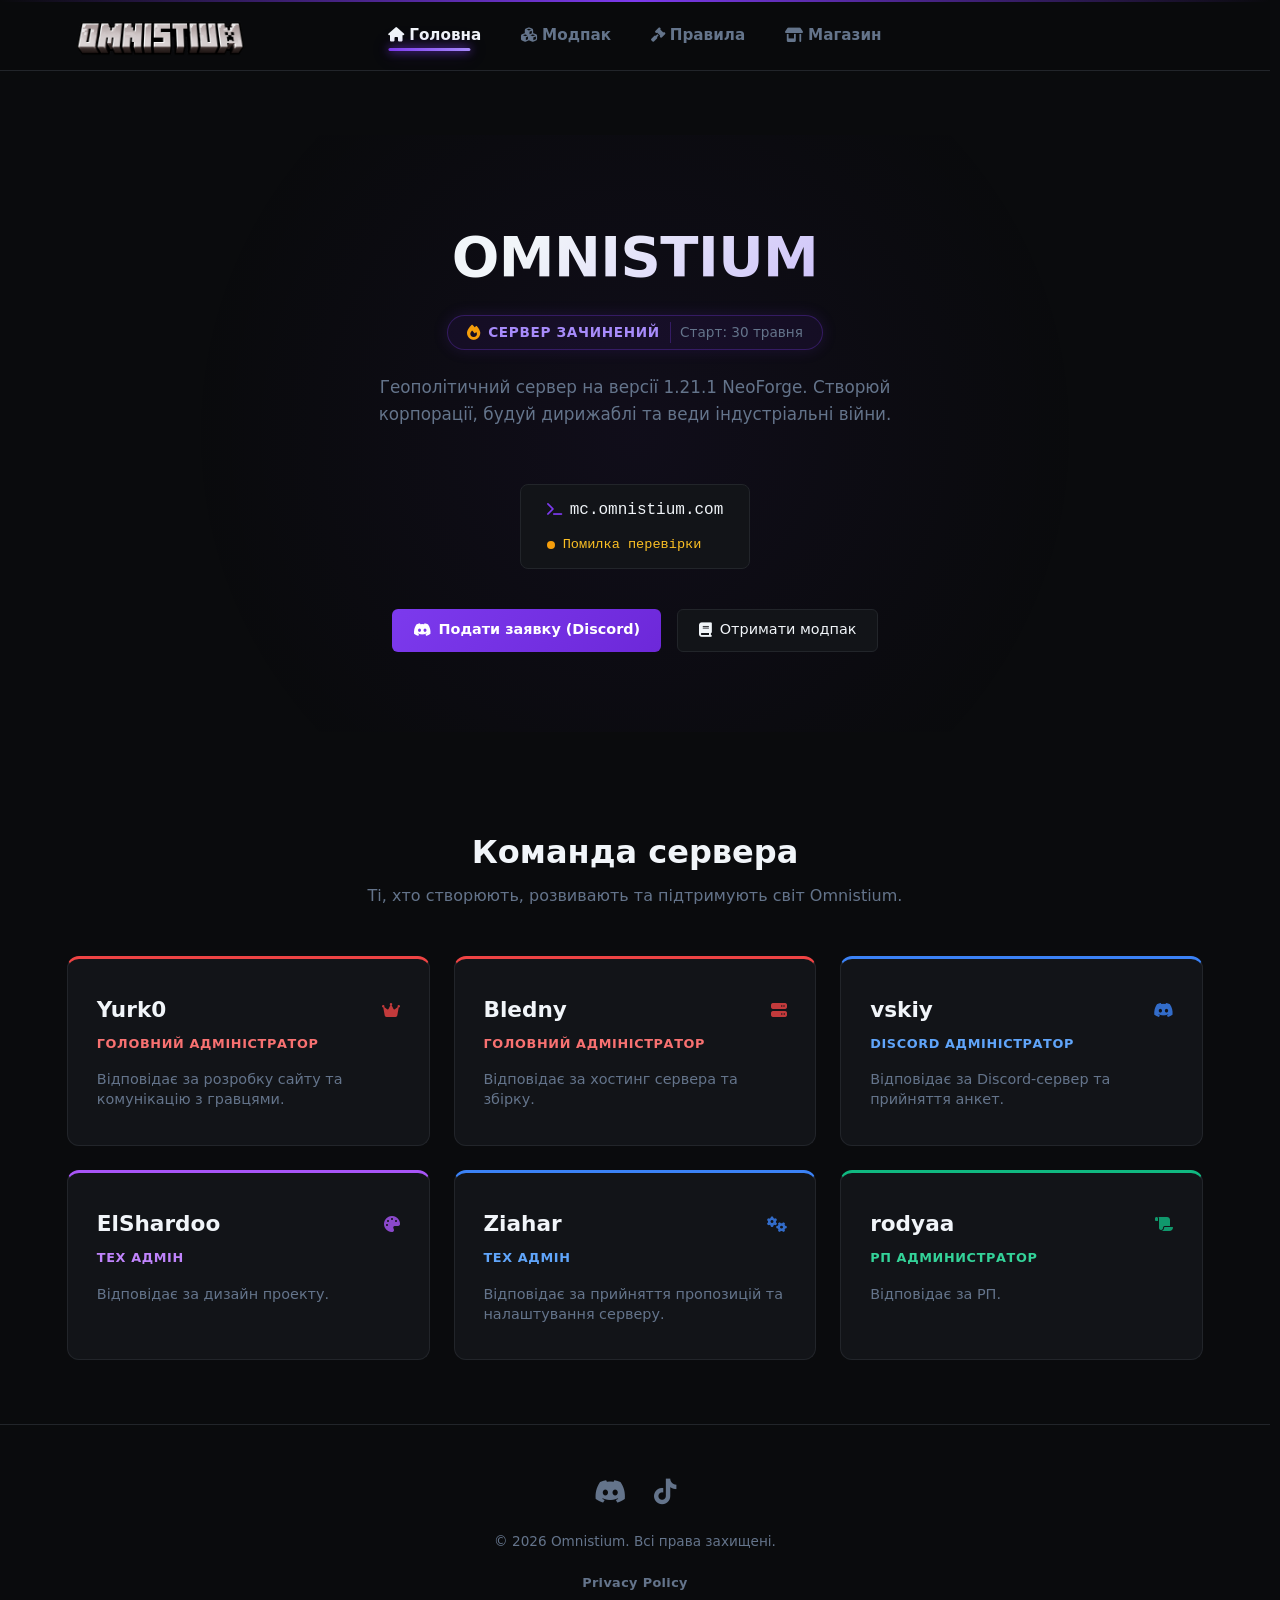
==== commit a0f491be: "(((" ====
--- a/index.html
+++ b/index.html
@@ -36,7 +36,7 @@
             <!-- ІНФОРМАЦІЯ ПРО СЕЗОН -->
             <div style="display: inline-flex; align-items: center; justify-content: center; background: rgba(124, 58, 237, 0.08); border: 1px solid rgba(124, 58, 237, 0.3); padding: 0.4rem 1.2rem; border-radius: 50px; margin-bottom: 1.5rem; box-shadow: 0 0 15px rgba(124, 58, 237, 0.15);">
                 <i class="fas fa-fire" style="color: #f59e0b; margin-right: 0.5rem; font-size: 0.95rem;"></i>
-                <span style="font-size: 0.85rem; font-weight: 700; color: #a78bfa; text-transform: uppercase; letter-spacing: 0.05em;">1 Сезон триває</span>
+                <span style="font-size: 0.85rem; font-weight: 700; color: #a78bfa; text-transform: uppercase; letter-spacing: 0.05em;">Сервер зачинений</span>
                 <span style="font-size: 0.85rem; font-weight: 500; color: var(--text-muted); margin-left: 0.6rem; border-left: 1px solid rgba(124, 58, 237, 0.3); padding-left: 0.6rem;">Старт: 30 травня</span>
             </div>
 
@@ -54,7 +54,7 @@
             </div>
             
             <div style="margin-top: 2.5rem; display: flex; gap: 1rem; justify-content: center;">
-                <a href="https://discord.gg/4vzDgWzAT" class="btn btn-primary" target="_blank" style="display: inline-flex; align-items: center; gap: 0.5rem;"><i class="fab fa-discord"></i>Подати заявку (Discord)</a>
+                <a href="https://discord.gg/CCuAntx5r" class="btn btn-primary" target="_blank" style="display: inline-flex; align-items: center; gap: 0.5rem;"><i class="fab fa-discord"></i>Подати заявку (Discord)</a>
                 <a href="modpack.html" class="btn" style="display: inline-flex; align-items: center; gap: 0.5rem; background: var(--bg-card);"><i class="fas fa-book"></i>Отримати модпак</a>
             </div>
         </section>
@@ -123,7 +123,7 @@
 
     <footer>
         <div class="footer-socials">
-            <a href="https://discord.gg/4vzDgWzAT" target="_blank" title="Наш Discord"><i class="fab fa-discord"></i></a>
+            <a href="https://discord.gg/CCuAntx5r" target="_blank" title="Наш Discord"><i class="fab fa-discord"></i></a>
             <a href="https://www.tiktok.com/@omnist1um" target="_blank" title="Наш TikTok"><i class="fab fa-tiktok"></i></a>
         </div>
         <p>&copy; <span id="current-year">2026</span> Omnistium. Всі права захищені.</p>
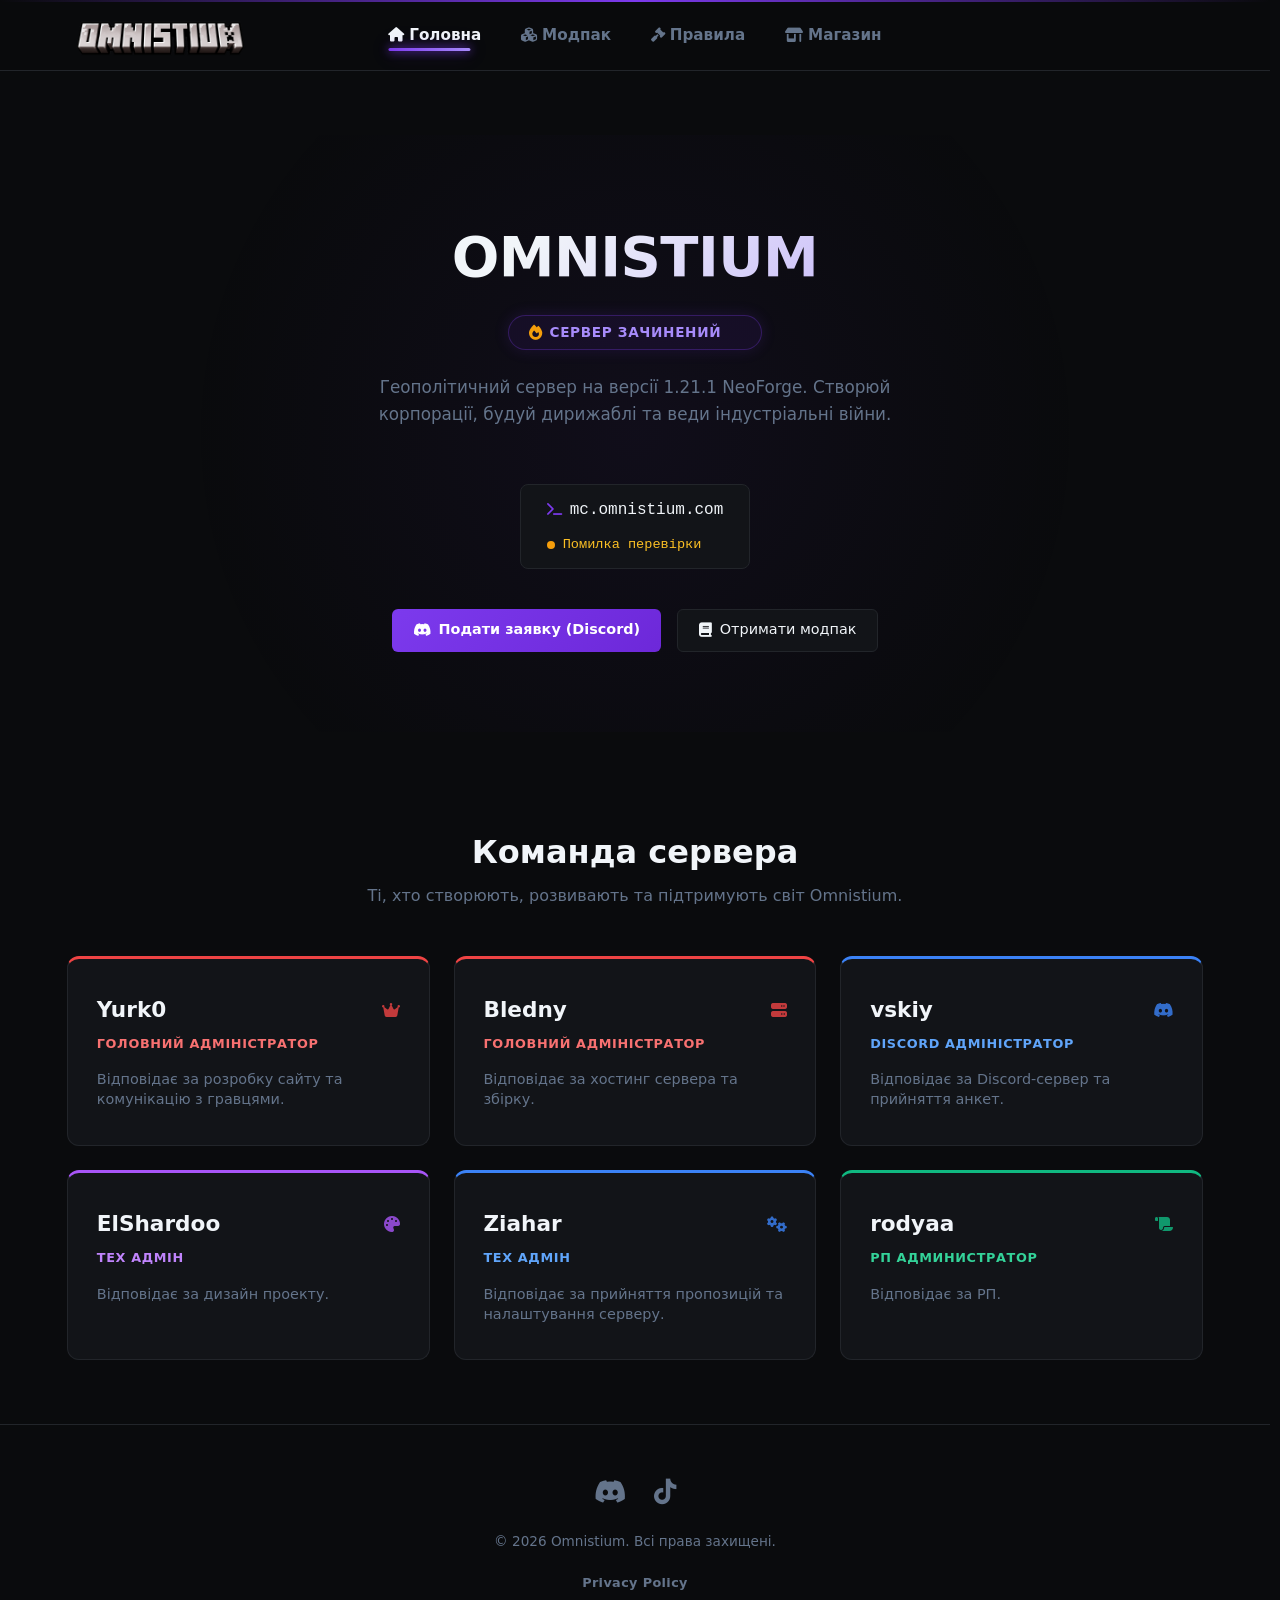
==== commit b409adaf: "(" ====
--- a/index.html
+++ b/index.html
@@ -37,7 +37,8 @@
             <div style="display: inline-flex; align-items: center; justify-content: center; background: rgba(124, 58, 237, 0.08); border: 1px solid rgba(124, 58, 237, 0.3); padding: 0.4rem 1.2rem; border-radius: 50px; margin-bottom: 1.5rem; box-shadow: 0 0 15px rgba(124, 58, 237, 0.15);">
                 <i class="fas fa-fire" style="color: #f59e0b; margin-right: 0.5rem; font-size: 0.95rem;"></i>
                 <span style="font-size: 0.85rem; font-weight: 700; color: #a78bfa; text-transform: uppercase; letter-spacing: 0.05em;">Сервер зачинений</span>
-                <span style="font-size: 0.85rem; font-weight: 500; color: var(--text-muted); margin-left: 0.6rem; border-left: 1px solid rgba(124, 58, 237, 0.3); padding-left: 0.6rem;">Старт: 30 травня</span>
+                <span style="font-size: 0.85rem; font-weight: 500; color: var(--text-muted); margin-left: 0.6rem; border-left: 1px solid rgba(124, 58, 237, 0.3); padding-left: 0.6rem;"
+                    9</span>
             </div>
 
             <p style="color: var(--text-muted); max-width: 600px; margin: 0 auto 2rem; font-size: 1.05rem; line-height: 1.6;">Геополітичний сервер на версії 1.21.1 NeoForge. Створюй корпорації, будуй дирижаблі та веди індустріальні війни.</p>
